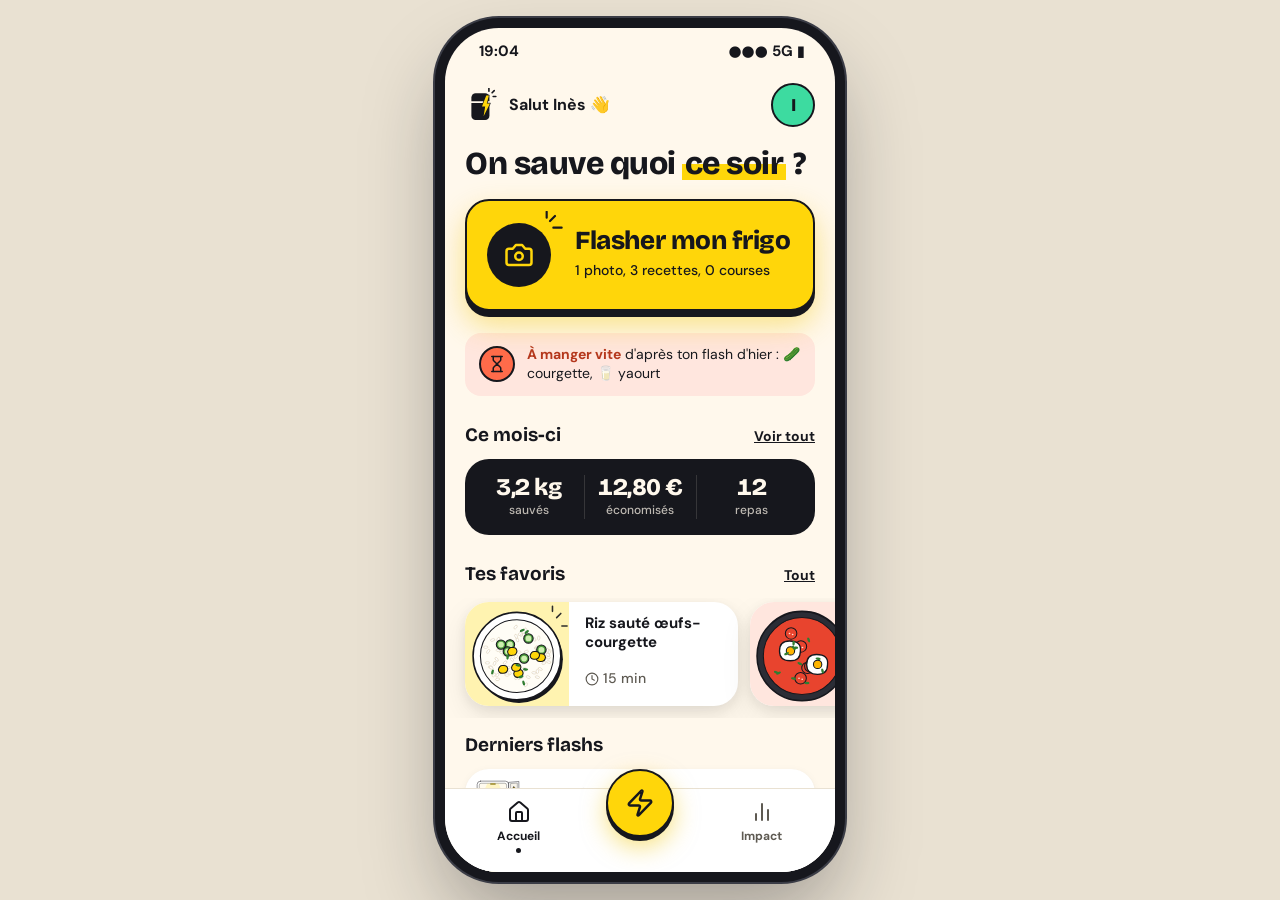
==== da/maquettes/E2-accueil.html @ 62f1aaee "Ajoute la direction artistique FrigoFlash (logo, tokens, composants, illustrations, maquettes) Co-Au" ====
<!doctype html>
<html lang="fr">
<head>
<meta charset="utf-8">
<meta name="viewport" content="width=device-width, initial-scale=1">
<title>FrigoFlash · E2 Accueil</title>
<link rel="icon" href="../logo/favicon.svg">
<link rel="stylesheet" href="../tokens.css">
<link rel="stylesheet" href="../components.css">
<style>
  .hello { display:flex; align-items:center; gap:10px; font-weight:700; }
  .avatar { width:44px; height:44px; border-radius:50%; background:var(--ff-menthe-400); border:2px solid var(--ff-encre-900); display:grid; place-items:center; font-family:var(--font-display); font-weight:800; font-size:18px; }
  .nudge { display:flex; gap:12px; align-items:center; padding:12px 14px; border-radius:var(--r-md); background:var(--urgent-bg); color:var(--text); }
  .nudge__icon { flex:none; width:36px; height:36px; border-radius:50%; background:var(--urgent-fill); border:2px solid var(--ff-encre-900); display:grid; place-items:center; }
  .section-head { display:flex; justify-content:space-between; align-items:baseline; margin: 28px 0 12px; }
  .section-head a { font-size:14px; font-weight:700; color:var(--text); }
  .rail { display:grid; grid-auto-flow:column; grid-auto-columns: 78%; gap:12px; overflow-x:auto; margin:0 calc(-1 * var(--gutter)); padding:4px var(--gutter) 12px; scrollbar-width:none; }
  .history { display:flex; align-items:center; gap:12px; padding:10px 14px 10px 10px; }
  .history img { width:46px; height:56px; object-fit:contain; }
  .stack { display:grid; gap:10px; }
</style>
</head>
<body>
<div class="ff-stage">
  <div class="ff-phone">
    <div class="ff-screen">
      <div class="ff-statusbar"><span>19:04</span><span class="ff-statusbar__icons">●●● 5G ▮</span></div>

      <header class="ff-topbar">
        <div class="hello"><img src="../logo/symbole.svg" width="34" height="34" alt="FrigoFlash"> <span>Salut Inès 👋</span></div>
        <div class="avatar" aria-label="Profil">I</div>
      </header>

      <main class="ff-pad">
        <h1 class="ff-h1" style="margin:4px 0 18px">On sauve quoi <span class="ff-mark">ce soir</span>&nbsp;?</h1>

        <button class="ff-flash" type="button">
          <span class="ff-flash__icon"><i data-icon="camera" data-size="30" data-stroke="2.4"></i><svg class="ff-flash__rays" viewBox="0 0 24 24" fill="none" stroke="#16171D" stroke-width="2.6" stroke-linecap="round" aria-hidden="true"><path d="M6 12l6-6M10 20h10M2 8V1"/></svg></span>
          <span>
            <span class="ff-flash__title">Flasher mon frigo</span>
            <span class="ff-flash__sub" style="display:block">1 photo, 3 recettes, 0 courses</span>
          </span>
        </button>

        <div class="nudge" style="margin-top:22px">
          <span class="nudge__icon"><i data-icon="hourglass" data-size="18" data-stroke="2.4"></i></span>
          <div class="ff-small"><b style="color:var(--urgent)">À manger vite</b> d'après ton flash d'hier : 🥒 courgette, 🥛 yaourt</div>
        </div>

        <div class="section-head"><h2 class="ff-h3">Ce mois-ci</h2><a href="E8-impact.html">Voir tout</a></div>
        <div class="ff-impact-strip">
          <div><b>3,2 kg</b><span>sauvés</span></div>
          <div><b>12,80 €</b><span>économisés</span></div>
          <div><b>12</b><span>repas</span></div>
        </div>

        <div class="section-head"><h2 class="ff-h3">Tes favoris</h2><a href="#">Tout</a></div>
        <div class="rail">
          <a class="ff-recipe ff-recipe--compact" href="#">
            <div class="ff-recipe__visual"><img src="../illustrations/recettes/riz-saute-oeufs-courgette.svg" alt="" style="height:100%;width:100%;object-fit:cover"></div>
            <div class="ff-recipe__body"><b class="ff-small" style="font-weight:700;font-size:15px;line-height:1.25">Riz sauté œufs-courgette</b><span class="ff-meta"><i data-icon="clock" data-size="14"></i>15 min</span></div>
          </a>
          <a class="ff-recipe ff-recipe--compact" href="#">
            <div class="ff-recipe__visual"><img src="../illustrations/recettes/shakshuka-express.svg" alt="" style="height:100%;width:100%;object-fit:cover"></div>
            <div class="ff-recipe__body"><b class="ff-small" style="font-weight:700;font-size:15px;line-height:1.25">Shakshuka express</b><span class="ff-meta"><i data-icon="clock" data-size="14"></i>20 min</span></div>
          </a>
        </div>

        <div class="section-head" style="margin-top:16px"><h2 class="ff-h3">Derniers flashs</h2></div>
        <div class="stack">
          <div class="ff-card history"><img src="../illustrations/frigos/frigo-etudiant.svg" alt=""><div style="flex:1"><b>Frigo étudiant</b><div class="ff-meta">Hier · 7 ingrédients · 3 recettes</div></div><i data-icon="chevron-right" style="color:var(--text-muted)"></i></div>
          <div class="ff-card history"><img src="../illustrations/frigos/frigo-dimanche.svg" alt=""><div style="flex:1"><b>Frigo du dimanche</b><div class="ff-meta">Dim. · 7 ingrédients · 3 recettes</div></div><i data-icon="chevron-right" style="color:var(--text-muted)"></i></div>
        </div>
      </main>
    </div>

    <nav class="ff-tabbar" aria-label="Navigation">
      <button class="ff-tab" aria-current="page"><i data-icon="house"></i>Accueil<span class="ff-tab__dot"></span></button>
      <button class="ff-tab-flash" aria-label="Flasher mon frigo"><i data-icon="zap" data-size="30" data-stroke="2.4"></i></button>
      <button class="ff-tab"><i data-icon="chart-no-axes-column"></i>Impact<span class="ff-tab__dot"></span></button>
    </nav>
  </div>
</div>
<script src="../icons/icons.js"></script>
</body>
</html>
---- da/tokens.css ----
/* =====================================================================
   FrigoFlash — Design tokens v1.0  (DA, étape 2 · 4 nov. 2026)
   Importer en premier :  <link rel="stylesheet" href="tokens.css">
   Polices embarquées (dossier fonts/) : l'app marche en file:// et hors ligne.
   ===================================================================== */

@font-face {
  font-family: "Bricolage Grotesque";
  src: url("fonts/bricolage-grotesque-latin.woff2") format("woff2");
  font-weight: 200 800; font-style: normal; font-display: swap;
}
@font-face {
  font-family: "DM Sans";
  src: url("fonts/dm-sans-latin.woff2") format("woff2");
  font-weight: 100 1000; font-style: normal; font-display: swap;
}

:root {
  /* ---------- Couleurs de marque ---------- */
  --ff-flash-50:  #FFFAE0;
  --ff-flash-100: #FFF3B0;
  --ff-flash-400: #FFD60A;   /* JAUNE ÉCLAIR : signature. Texte TOUJOURS encre dessus */
  --ff-flash-500: #F2C500;   /* état pressé */
  --ff-flash-700: #7A5E00;   /* texte « jaune » lisible sur fond clair */

  --ff-menthe-100: #DDF8EC;
  --ff-menthe-400: #3DDBA0;  /* fraîcheur, succès, « sauvé » */
  --ff-menthe-700: #0A7D5C;  /* texte vert sur fond clair */

  --ff-corail-100: #FFE6DE;
  --ff-corail-400: #FF6B4A;  /* urgence « à manger vite » (jamais seule : + icône + texte) */
  --ff-corail-700: #B5371D;  /* texte urgence sur fond clair */

  --ff-encre-900: #16171D;   /* texte principal, logo */
  --ff-encre-700: #2B2D36;
  --ff-gris-600:  #5E5A52;   /* texte secondaire */
  --ff-gris-400:  #8A847A;   /* décoratif, placeholders (pas pour du texte < 18 px) */
  --ff-gris-200:  #E9E1D2;   /* bordures */
  --ff-gris-100:  #F3ECDF;   /* fonds de champs, pistes */
  --ff-creme-50:  #FFF8EC;   /* fond de l'app */
  --ff-blanc:     #FFFFFF;   /* cartes */

  /* ---------- Rôles (à utiliser dans le code) ---------- */
  --bg:            var(--ff-creme-50);
  --surface:       var(--ff-blanc);
  --surface-2:     var(--ff-gris-100);
  --surface-ink:   var(--ff-encre-900);      /* cartes sombres (compteur héros) */
  --text:          var(--ff-encre-900);
  --text-muted:    var(--ff-gris-600);
  --text-subtle:   var(--ff-gris-400);
  --text-on-ink:   #FFF8EC;
  --border:        var(--ff-gris-200);
  --primary:       var(--ff-flash-400);
  --primary-press: var(--ff-flash-500);
  --on-primary:    var(--ff-encre-900);
  --accent:        var(--ff-menthe-400);
  --success:       var(--ff-menthe-700);
  --success-bg:    var(--ff-menthe-100);
  --urgent:        var(--ff-corail-700);
  --urgent-fill:   var(--ff-corail-400);
  --urgent-bg:     var(--ff-corail-100);
  --focus:         #2F6BFF;                  /* anneau de focus, distinct de la palette */

  /* ---------- Dataviz (présentation + courbe E8) ---------- */
  --dv-1: var(--ff-flash-400);   /* kg / série principale */
  --dv-2: var(--ff-menthe-400);  /* € */
  --dv-3: var(--ff-corail-400);  /* CO₂ / urgence */
  --dv-4: var(--ff-encre-900);   /* repas / référence */
  --dv-5: #9B8CFF;               /* 5e série si besoin, rare */

  /* ---------- Typographie ---------- */
  --font-display: "Bricolage Grotesque", "DM Sans", system-ui, sans-serif;
  --font-body:    "DM Sans", system-ui, -apple-system, "Segoe UI", sans-serif;

  /* échelle mobile (taille / interligne) */
  --fs-display: 44px;  --lh-display: 1.0;   /* chiffres héros, splash */
  --fs-h1:      32px;  --lh-h1: 1.05;       /* titre d'écran */
  --fs-h2:      24px;  --lh-h2: 1.15;       /* titre de section, titre recette */
  --fs-h3:      19px;  --lh-h3: 1.2;        /* titre de carte */
  --fs-body:    16px;  --lh-body: 1.5;      /* texte courant (min. 16 px) */
  --fs-small:   14px;  --lh-small: 1.4;     /* méta : temps, niveau */
  --fs-caption: 12px;  --lh-caption: 1.3;   /* labels d'onglets, unités ; jamais pour une info critique */
  --fw-regular: 400; --fw-medium: 500; --fw-bold: 700; --fw-black: 800;
  --ls-display: -0.03em;  --ls-title: -0.015em;  --ls-caps: 0.06em;

  /* ---------- Espacements (base 4) ---------- */
  --sp-1: 4px;  --sp-2: 8px;  --sp-3: 12px; --sp-4: 16px; --sp-5: 20px;
  --sp-6: 24px; --sp-8: 32px; --sp-10: 40px; --sp-12: 48px;
  --gutter: 20px;           /* marge latérale des écrans */
  --tap: 48px;              /* zone tactile mini (≥ 44 px) */

  /* ---------- Rayons ---------- */
  --r-xs: 8px; --r-sm: 12px; --r-md: 16px; --r-lg: 24px; --r-xl: 32px; --r-pill: 999px;

  /* ---------- Ombres (chaudes, jamais grises) ---------- */
  --sh-1: 0 1px 2px rgba(22,23,29,.06), 0 2px 8px rgba(22,23,29,.05);
  --sh-2: 0 4px 12px rgba(22,23,29,.08), 0 12px 32px rgba(22,23,29,.08);
  --sh-3: 0 12px 40px rgba(22,23,29,.18);
  --sh-flash: 0 6px 0 var(--ff-encre-900), 0 14px 30px rgba(242,197,0,.45); /* bouton Flash « surélevé » */
  --sh-press: 0 2px 0 var(--ff-encre-900);

  /* ---------- Bordures ---------- */
  --bw: 2px;   /* trait encre des éléments « pop » (bouton Flash, chips actives) */

  /* ---------- Motion ---------- */
  --ease-out:    cubic-bezier(.22,1,.36,1);     /* entrées */
  --ease-in-out: cubic-bezier(.65,0,.35,1);     /* déplacements */
  --ease-spring: cubic-bezier(.34,1.56,.64,1);  /* rebond (tap Flash, cartes) */
  --dur-1: 120ms; --dur-2: 220ms; --dur-3: 360ms; --dur-4: 600ms;

  /* ---------- Layout ---------- */
  --screen-w: 390px; --screen-h: 844px;
  --tabbar-h: 84px;  --statusbar-h: 47px;
}

/* ---------- Mode sombre (optionnel, prévu dans les tokens) ---------- */
[data-theme="dark"] {
  --bg: #121318; --surface: #1C1D24; --surface-2: #262832; --surface-ink: #0B0C10;
  --text: #F4F1EA; --text-muted: #A9A59C; --text-subtle: #7C786F; --text-on-ink: #F4F1EA;
  --border: #33353F;
  --success: var(--ff-menthe-400); --success-bg: rgba(61,219,160,.14);
  --urgent: #FF8A6E; --urgent-bg: rgba(255,107,74,.16);
  --dv-4: #F4F1EA;
}

@media (prefers-reduced-motion: reduce) {
  :root { --dur-1: 0ms; --dur-2: 0ms; --dur-3: 0ms; --dur-4: 0ms; }
}
---- da/components.css ----
/* =====================================================================
   FrigoFlash — Composants UI v1.0  (dépend de tokens.css)
   Préfixe ff-  · BEM léger : .ff-bloc, .ff-bloc__element, .ff-bloc--variante
   ===================================================================== */

*, *::before, *::after { box-sizing: border-box; }
html, body { margin: 0; }
body {
  font-family: var(--font-body); font-size: var(--fs-body); line-height: var(--lh-body);
  color: var(--text); background: var(--bg);
  -webkit-font-smoothing: antialiased; text-rendering: optimizeLegibility;
}
img, svg { display: block; max-width: 100%; }
button { font: inherit; color: inherit; cursor: pointer; }
:focus-visible { outline: 3px solid var(--focus); outline-offset: 2px; border-radius: 6px; }

/* ---------- Typo utilitaires ---------- */
.ff-display { font-family: var(--font-display); font-size: var(--fs-display); line-height: var(--lh-display); font-weight: var(--fw-black); letter-spacing: var(--ls-display); font-variant-numeric: tabular-nums; }
.ff-h1 { font-family: var(--font-display); font-size: var(--fs-h1); line-height: var(--lh-h1); font-weight: var(--fw-black); letter-spacing: var(--ls-title); margin: 0; }
.ff-h2 { font-family: var(--font-display); font-size: var(--fs-h2); line-height: var(--lh-h2); font-weight: var(--fw-bold); letter-spacing: var(--ls-title); margin: 0; }
.ff-h3 { font-family: var(--font-display); font-size: var(--fs-h3); line-height: var(--lh-h3); font-weight: var(--fw-bold); margin: 0; }
.ff-small { font-size: var(--fs-small); line-height: var(--lh-small); }
.ff-caption { font-size: var(--fs-caption); line-height: var(--lh-caption); }
.ff-overline { font-size: var(--fs-caption); font-weight: var(--fw-bold); letter-spacing: var(--ls-caps); text-transform: uppercase; color: var(--text-muted); }
.ff-muted { color: var(--text-muted); }
.ff-num { font-variant-numeric: tabular-nums; }
/* surligneur jaune, repris du logo : 1 mot par écran maximum */
.ff-mark { background: linear-gradient(transparent 52%, var(--primary) 52%, var(--primary) 92%, transparent 92%); padding: 0 .08em; }

/* ---------- Cadre téléphone (démo sur ordi) ---------- */
.ff-stage { min-height: 100vh; display: grid; place-items: center; background: #E9E1D2; padding: 24px; }
.ff-phone {
  position: relative; width: var(--screen-w); height: var(--screen-h); overflow: hidden;
  background: var(--bg); border-radius: 54px;
  box-shadow: 0 0 0 10px var(--ff-encre-900), 0 0 0 12px #3a3c46, 0 40px 80px rgba(22,23,29,.35);
}
@media (max-width: 440px) { .ff-stage { padding: 0; } .ff-phone { width: 100vw; height: 100dvh; border-radius: 0; box-shadow: none; } }
.ff-statusbar { height: var(--statusbar-h); display: flex; align-items: center; justify-content: space-between; padding: 0 30px 0 34px; font-weight: 700; font-size: 15px; }
.ff-statusbar__icons { display: flex; gap: 6px; align-items: center; }
.ff-screen { position: absolute; inset: 0; overflow-y: auto; padding-bottom: calc(var(--tabbar-h) + var(--sp-6)); scrollbar-width: none; }
.ff-screen::-webkit-scrollbar { display: none; }
.ff-pad { padding-left: var(--gutter); padding-right: var(--gutter); }

/* ---------- Boutons ---------- */
.ff-btn {
  display: inline-flex; align-items: center; justify-content: center; gap: var(--sp-2);
  min-height: var(--tap); padding: 0 var(--sp-5); border-radius: var(--r-pill);
  font-family: var(--font-body); font-weight: var(--fw-bold); font-size: var(--fs-body);
  border: var(--bw) solid var(--ff-encre-900); background: var(--primary); color: var(--on-primary);
  box-shadow: var(--sh-press); transition: transform var(--dur-1) var(--ease-out), box-shadow var(--dur-1) var(--ease-out), background var(--dur-1);
  text-decoration: none;
}
.ff-btn:active { transform: translateY(2px); box-shadow: 0 0 0 var(--ff-encre-900); background: var(--primary-press); }
.ff-btn--dark { background: var(--ff-encre-900); color: var(--ff-creme-50); box-shadow: none; }
.ff-btn--dark:active { background: var(--ff-encre-700); }
.ff-btn--secondary { background: var(--surface); box-shadow: var(--sh-press); }
.ff-btn--ghost { background: transparent; border-color: transparent; box-shadow: none; color: var(--text); }
.ff-btn--block { display: flex; width: 100%; }
.ff-btn--lg { min-height: 56px; font-size: 17px; }
.ff-btn[disabled] { opacity: .45; pointer-events: none; }
.ff-icon-btn { width: var(--tap); height: var(--tap); display: inline-grid; place-items: center; border-radius: var(--r-pill); border: 0; background: var(--surface); box-shadow: var(--sh-1); }

/* ---------- Le gros bouton Flash (E2) : élément signature ---------- */
.ff-flash {
  position: relative; display: flex; align-items: center; gap: var(--sp-6); width: 100%;
  padding: var(--sp-5) var(--sp-5) var(--sp-5) var(--sp-5); min-height: 112px; text-align: left;
  border: var(--bw) solid var(--ff-encre-900); border-radius: var(--r-lg);
  background: var(--primary); color: var(--on-primary); box-shadow: var(--sh-flash);
  transition: transform var(--dur-2) var(--ease-spring), box-shadow var(--dur-1);
  overflow: hidden;
}
.ff-flash:active { transform: translateY(4px) scale(.99); box-shadow: var(--sh-press); }
.ff-flash__icon { position: relative; flex: none; width: 64px; height: 64px; border-radius: 50%; background: var(--ff-encre-900); color: var(--primary); display: grid; place-items: center; }
.ff-flash__title { font-family: var(--font-display); font-weight: var(--fw-black); font-size: 26px; line-height: 1; letter-spacing: var(--ls-title); }
.ff-flash__sub { font-size: var(--fs-small); font-weight: var(--fw-medium); margin-top: 4px; }
.ff-flash__rays { position: absolute; right: -14px; top: -12px; width: 20px; height: 20px; }
/* effet éclair au tap : ajouter .is-flashing 400 ms */
.ff-flash.is-flashing::after { content: ""; position: absolute; inset: 0; background: #fff; animation: ff-flash-burst var(--dur-4) var(--ease-out) forwards; }
@keyframes ff-flash-burst { 0% { opacity: .95; } 100% { opacity: 0; } }

/* ---------- Barre d'onglets : Accueil · [Flash] · Impact ---------- */
.ff-tabbar {
  position: absolute; left: 0; right: 0; bottom: 0; height: var(--tabbar-h); z-index: 10;
  display: grid; grid-template-columns: 1fr 96px 1fr; align-items: start; padding-top: 10px;
  background: var(--surface); border-top: 1px solid var(--border);
}
.ff-tab { display: flex; flex-direction: column; align-items: center; gap: 3px; min-height: var(--tap); border: 0; background: none; color: var(--text-muted); font-size: var(--fs-caption); font-weight: var(--fw-bold); }
.ff-tab[aria-current="page"] { color: var(--text); }
.ff-tab[aria-current="page"] .ff-tab__dot { opacity: 1; }
.ff-tab__dot { width: 5px; height: 5px; border-radius: 50%; background: var(--ff-encre-900); opacity: 0; }
.ff-tab-flash {
  justify-self: center; margin-top: -30px; width: 68px; height: 68px; border-radius: 50%;
  display: grid; place-items: center; background: var(--primary); color: var(--ff-encre-900);
  border: var(--bw) solid var(--ff-encre-900); box-shadow: 0 4px 0 var(--ff-encre-900), 0 10px 24px rgba(242,197,0,.5);
  transition: transform var(--dur-2) var(--ease-spring);
}
.ff-tab-flash:active { transform: translateY(3px); box-shadow: 0 1px 0 var(--ff-encre-900); }

/* ---------- En-tête d'écran ---------- */
.ff-topbar { display: flex; align-items: center; justify-content: space-between; gap: var(--sp-3); padding: var(--sp-2) var(--gutter) var(--sp-4); }

/* ---------- Cartes ---------- */
.ff-card { background: var(--surface); border-radius: var(--r-lg); box-shadow: var(--sh-1); padding: var(--sp-4); }
.ff-card--ink { background: var(--surface-ink); color: var(--text-on-ink); box-shadow: none; }
.ff-card--outline { box-shadow: none; border: 1px solid var(--border); }

/* ---------- Chips d'ingrédients (E5) ---------- */
.ff-chips { display: flex; flex-wrap: wrap; gap: var(--sp-2); }
.ff-chip {
  display: inline-flex; align-items: center; gap: 6px; min-height: 40px; padding: 0 12px 0 10px;
  border-radius: var(--r-pill); border: 1.5px solid var(--border); background: var(--surface);
  font-weight: var(--fw-medium); font-size: 15px; color: var(--text);
}
.ff-chip__emoji { font-size: 18px; line-height: 1; }
.ff-chip__x { margin-left: 2px; color: var(--text-muted); display: grid; place-items: center; }
.ff-chip--urgent { border-color: var(--urgent-fill); background: var(--urgent-bg); color: var(--urgent); font-weight: var(--fw-bold); }
.ff-chip--urgent .ff-chip__tag { display: inline-flex; align-items: center; gap: 3px; font-size: 12px; }
.ff-chip--removed { background: transparent; border-style: dashed; color: var(--text-subtle); text-decoration: line-through; }
.ff-chip--add { border: 1.5px dashed var(--ff-encre-900); background: transparent; font-weight: var(--fw-bold); }
.ff-chip--selected { background: var(--ff-encre-900); border-color: var(--ff-encre-900); color: var(--ff-creme-50); }

/* ---------- Pastilles / badges ---------- */
.ff-pill { display: inline-flex; align-items: center; gap: 4px; height: 26px; padding: 0 10px; border-radius: var(--r-pill); font-size: 13px; font-weight: var(--fw-bold); white-space: nowrap; }
.ff-pill--save { background: var(--success-bg); color: var(--success); }
.ff-pill--full { background: var(--ff-encre-900); color: var(--primary); }
.ff-pill--missing { background: var(--surface-2); color: var(--text-muted); }
.ff-pill--urgent { background: var(--urgent-bg); color: var(--urgent); }
.ff-pill--flash { background: var(--primary); color: var(--on-primary); }
.ff-meta { display: inline-flex; align-items: center; gap: 4px; font-size: var(--fs-small); color: var(--text-muted); font-weight: var(--fw-medium); }

/* ---------- Carte recette (E6) ---------- */
.ff-recipe { position: relative; display: block; background: var(--surface); border-radius: var(--r-lg); box-shadow: var(--sh-2); overflow: hidden; text-decoration: none; color: inherit; }
.ff-recipe__visual { position: relative; aspect-ratio: 9 / 5; display: grid; place-items: center; overflow: hidden; }
.ff-recipe__visual img, .ff-recipe__visual svg { width: 100%; height: 100%; object-fit: cover; }
.ff-recipe__rank { position: absolute; top: 12px; left: 12px; }
.ff-recipe__fav { position: absolute; top: 10px; right: 10px; width: 40px; height: 40px; border-radius: 50%; border: 0; background: rgba(255,255,255,.92); display: grid; place-items: center; }
.ff-recipe__body { padding: var(--sp-4); display: grid; gap: var(--sp-2); }
.ff-recipe__metas { display: flex; gap: var(--sp-4); flex-wrap: wrap; }
.ff-recipe__pills { display: flex; gap: var(--sp-2); flex-wrap: wrap; }
.ff-recipe--compact { display: grid; grid-template-columns: 104px 1fr; align-items: stretch; }
.ff-recipe--compact .ff-recipe__visual { aspect-ratio: auto; height: 100%; min-height: 104px; }
.ff-recipe--compact .ff-recipe__body { padding: var(--sp-3) var(--sp-4); gap: 4px; }

/* ---------- Compteurs d'impact (E2 mini, E8) ---------- */
.ff-stats { display: grid; grid-template-columns: 1fr 1fr; gap: var(--sp-3); }
.ff-stat { background: var(--surface); border-radius: var(--r-md); padding: var(--sp-4); box-shadow: var(--sh-1); display: grid; gap: 2px; }
.ff-stat__icon { width: 36px; height: 36px; border-radius: 12px; display: grid; place-items: center; margin-bottom: 6px; }
.ff-stat__value { font-family: var(--font-display); font-weight: var(--fw-black); font-size: 30px; line-height: 1; letter-spacing: var(--ls-display); font-variant-numeric: tabular-nums; }
.ff-stat__unit { font-size: 16px; font-weight: var(--fw-bold); letter-spacing: 0; margin-left: 2px; }
.ff-stat__label { font-size: var(--fs-small); color: var(--text-muted); font-weight: var(--fw-medium); }
.ff-stat--kg .ff-stat__icon { background: var(--ff-flash-100); color: var(--ff-flash-700); }
.ff-stat--eur .ff-stat__icon { background: var(--ff-menthe-100); color: var(--ff-menthe-700); }
.ff-stat--co2 .ff-stat__icon { background: var(--ff-corail-100); color: var(--ff-corail-700); }
.ff-stat--meals .ff-stat__icon { background: var(--surface-2); color: var(--text); }

/* Mini compteur (accueil) : bandeau sombre */
.ff-impact-strip { display: grid; grid-template-columns: repeat(3, 1fr); background: var(--surface-ink); color: var(--text-on-ink); border-radius: var(--r-lg); padding: var(--sp-4) var(--sp-2); }
.ff-impact-strip > div { text-align: center; display: grid; gap: 2px; }
.ff-impact-strip > div + div { border-left: 1px solid rgba(255,248,236,.14); }
.ff-impact-strip b { font-family: var(--font-display); font-size: 24px; line-height: 1; font-weight: var(--fw-black); font-variant-numeric: tabular-nums; letter-spacing: -0.02em; }
.ff-impact-strip span { font-size: 12px; opacity: .72; font-weight: var(--fw-medium); }

/* Série 🔥 */
.ff-streak { display: flex; gap: 6px; }
.ff-streak__day { flex: 1; display: grid; justify-items: center; gap: 4px; font-size: 12px; color: var(--text-muted); font-weight: var(--fw-bold); }
.ff-streak__dot { width: 34px; height: 34px; border-radius: 50%; display: grid; place-items: center; background: var(--surface-2); }
.ff-streak__day.is-done .ff-streak__dot { background: var(--primary); border: var(--bw) solid var(--ff-encre-900); }
.ff-streak__day.is-today .ff-streak__dot { border: var(--bw) dashed var(--ff-encre-900); background: transparent; }

/* Badges de réussite (E10) */
.ff-achievements { display: grid; grid-template-columns: repeat(3, 1fr); gap: var(--sp-3); }
.ff-achievement { display: grid; justify-items: center; gap: 6px; text-align: center; font-size: 13px; font-weight: var(--fw-bold); }
.ff-achievement__medal { width: 64px; height: 64px; border-radius: 50%; display: grid; place-items: center; font-size: 28px; background: var(--primary); border: var(--bw) solid var(--ff-encre-900); box-shadow: 0 3px 0 var(--ff-encre-900); }
.ff-achievement.is-locked { color: var(--text-subtle); }
.ff-achievement.is-locked .ff-achievement__medal { background: var(--surface-2); border-color: var(--border); box-shadow: none; filter: grayscale(1); color: var(--text-subtle); }

/* ---------- Segmented / choix du régime ---------- */
.ff-segment { display: flex; flex-wrap: wrap; gap: var(--sp-2); }
.ff-segment button { min-height: 40px; padding: 0 14px; border-radius: var(--r-pill); border: 1.5px solid var(--border); background: var(--surface); font-weight: var(--fw-medium); font-size: 15px; }
.ff-segment button[aria-pressed="true"] { background: var(--ff-encre-900); border-color: var(--ff-encre-900); color: var(--ff-creme-50); font-weight: var(--fw-bold); }

/* ---------- Champ texte ---------- */
.ff-field { display: grid; gap: 6px; }
.ff-field label { font-size: var(--fs-small); font-weight: var(--fw-bold); }
.ff-input { min-height: var(--tap); padding: 0 var(--sp-4); border-radius: var(--r-sm); border: 1.5px solid var(--border); background: var(--surface); font: inherit; color: var(--text); }
.ff-input::placeholder { color: var(--text-subtle); }
.ff-input:focus { outline: none; border-color: var(--ff-encre-900); box-shadow: 0 0 0 3px var(--ff-flash-100); }

/* ---------- Liste de réglages ---------- */
.ff-list { background: var(--surface); border-radius: var(--r-lg); box-shadow: var(--sh-1); overflow: hidden; }
.ff-list__item { display: flex; align-items: center; gap: var(--sp-3); min-height: 56px; padding: 0 var(--sp-4); width: 100%; border: 0; background: none; text-align: left; font-weight: var(--fw-medium); }
.ff-list__item + .ff-list__item { border-top: 1px solid var(--border); }
.ff-list__item > :last-child { margin-left: auto; color: var(--text-muted); }

/* ---------- Feuille du bas (E3) ---------- */
.ff-sheet-backdrop { position: absolute; inset: 0; background: rgba(22,23,29,.45); z-index: 20; }
.ff-sheet { position: absolute; left: 0; right: 0; bottom: 0; z-index: 21; background: var(--bg); border-radius: var(--r-xl) var(--r-xl) 0 0; padding: 10px var(--gutter) var(--sp-8); box-shadow: var(--sh-3); animation: ff-sheet-in var(--dur-3) var(--ease-out); }
.ff-sheet__grip { width: 40px; height: 5px; border-radius: 3px; background: var(--border); margin: 0 auto var(--sp-4); }
@keyframes ff-sheet-in { from { transform: translateY(100%); } to { transform: none; } }

/* ---------- Toast / célébration ---------- */
.ff-toast { display: flex; align-items: center; gap: var(--sp-3); padding: var(--sp-3) var(--sp-4); border-radius: var(--r-md); background: var(--ff-encre-900); color: var(--ff-creme-50); font-weight: var(--fw-bold); box-shadow: var(--sh-3); }

/* ---------- Scan (E4) ---------- */
.ff-scan { position: relative; border-radius: var(--r-lg); overflow: hidden; }
.ff-scan__line { position: absolute; left: 0; right: 0; height: 3px; background: var(--primary); box-shadow: 0 0 18px 6px rgba(255,214,10,.65); animation: ff-scan 1.6s var(--ease-in-out) infinite alternate; }
@keyframes ff-scan { from { top: 6%; } to { top: 94%; } }

/* ---------- Animations d'entrée ---------- */
.ff-reveal { animation: ff-reveal var(--dur-3) var(--ease-spring) both; }
.ff-reveal:nth-child(2) { animation-delay: 120ms; }
.ff-reveal:nth-child(3) { animation-delay: 240ms; }
@keyframes ff-reveal { from { opacity: 0; transform: translateY(24px) scale(.96); } to { opacity: 1; transform: none; } }

@media (prefers-reduced-motion: reduce) {
  *, *::before, *::after { animation-duration: 1ms !important; animation-iteration-count: 1 !important; transition-duration: 1ms !important; }
  .ff-scan__line { top: 50%; }
}
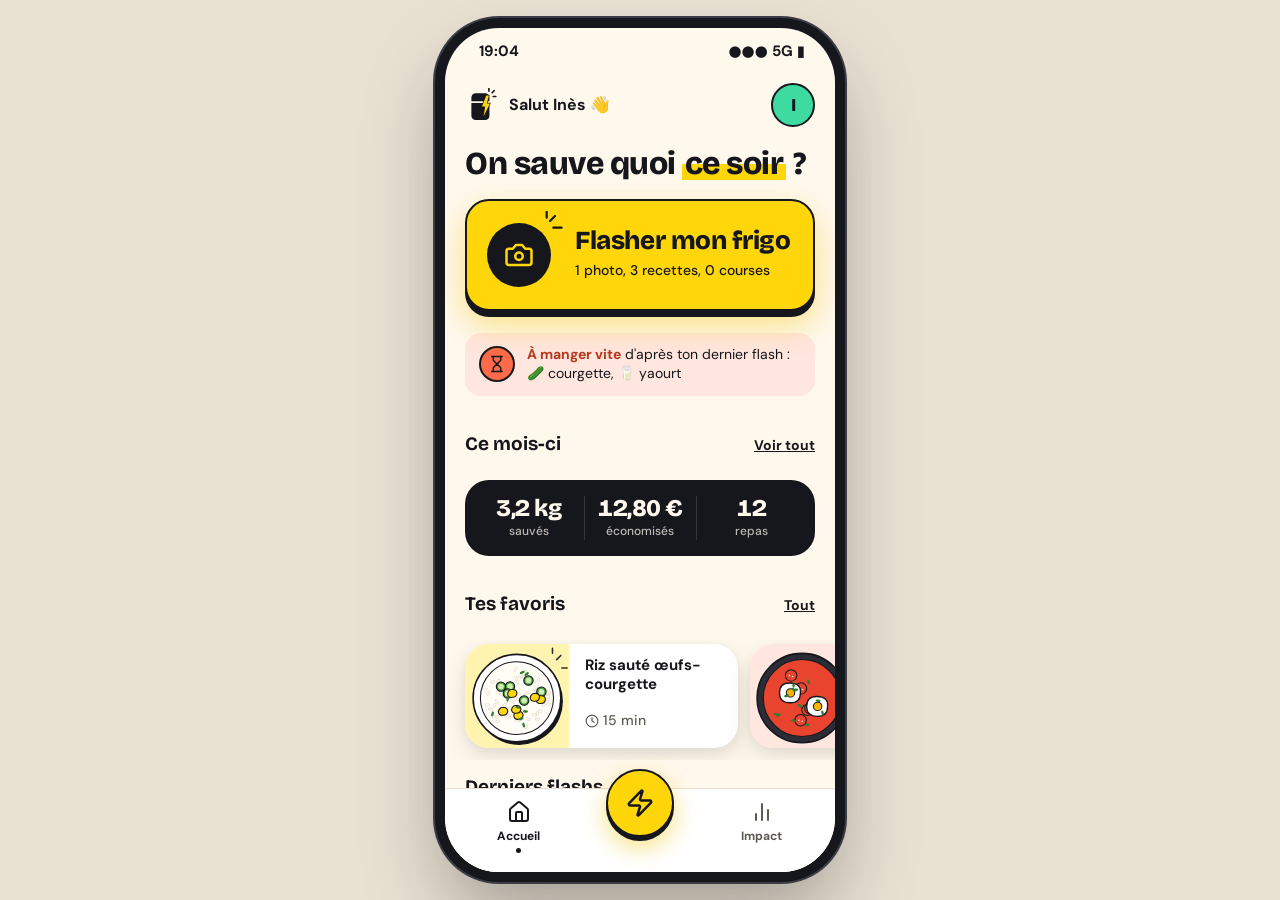
==== commit 50798ed6: "Ajoute l'app FrigoFlash en HTML/CSS/JS (mode démo, écrans E0 à E10) - 11 écrans : splash, onboarding" ====
--- a/da/maquettes/E2-accueil.html
+++ b/da/maquettes/E2-accueil.html
@@ -13,7 +13,7 @@
   .nudge { display:flex; gap:12px; align-items:center; padding:12px 14px; border-radius:var(--r-md); background:var(--urgent-bg); color:var(--text); }
   .nudge__icon { flex:none; width:36px; height:36px; border-radius:50%; background:var(--urgent-fill); border:2px solid var(--ff-encre-900); display:grid; place-items:center; }
   .section-head { display:flex; justify-content:space-between; align-items:baseline; margin: 28px 0 12px; }
-  .section-head a { font-size:14px; font-weight:700; color:var(--text); }
+  .section-head a { font-size:14px; font-weight:700; color:var(--text); display:inline-flex; align-items:center; min-height:44px; padding:0 4px; margin-right:-4px; }
   .rail { display:grid; grid-auto-flow:column; grid-auto-columns: 78%; gap:12px; overflow-x:auto; margin:0 calc(-1 * var(--gutter)); padding:4px var(--gutter) 12px; scrollbar-width:none; }
   .history { display:flex; align-items:center; gap:12px; padding:10px 14px 10px 10px; }
   .history img { width:46px; height:56px; object-fit:contain; }
@@ -44,7 +44,7 @@
 
         <div class="nudge" style="margin-top:22px">
           <span class="nudge__icon"><i data-icon="hourglass" data-size="18" data-stroke="2.4"></i></span>
-          <div class="ff-small"><b style="color:var(--urgent)">À manger vite</b> d'après ton flash d'hier : 🥒 courgette, 🥛 yaourt</div>
+          <div class="ff-small"><b style="color:var(--urgent)">À manger vite</b> d'après ton dernier flash : 🥒 courgette, 🥛 yaourt</div>
         </div>
 
         <div class="section-head"><h2 class="ff-h3">Ce mois-ci</h2><a href="E8-impact.html">Voir tout</a></div>
--- a/da/components.css
+++ b/da/components.css
@@ -107,7 +107,7 @@
 /* ---------- Chips d'ingrédients (E5) ---------- */
 .ff-chips { display: flex; flex-wrap: wrap; gap: var(--sp-2); }
 .ff-chip {
-  display: inline-flex; align-items: center; gap: 6px; min-height: 40px; padding: 0 12px 0 10px;
+  display: inline-flex; align-items: center; gap: 6px; min-height: 44px; padding: 0 12px 0 10px;
   border-radius: var(--r-pill); border: 1.5px solid var(--border); background: var(--surface);
   font-weight: var(--fw-medium); font-size: 15px; color: var(--text);
 }
@@ -120,7 +120,7 @@
 .ff-chip--selected { background: var(--ff-encre-900); border-color: var(--ff-encre-900); color: var(--ff-creme-50); }
 
 /* ---------- Pastilles / badges ---------- */
-.ff-pill { display: inline-flex; align-items: center; gap: 4px; height: 26px; padding: 0 10px; border-radius: var(--r-pill); font-size: 13px; font-weight: var(--fw-bold); white-space: nowrap; }
+.ff-pill { display: inline-flex; align-items: center; gap: 4px; height: 28px; padding: 0 10px; border-radius: var(--r-pill); font-size: 14px; font-weight: var(--fw-bold); white-space: nowrap; }
 .ff-pill--save { background: var(--success-bg); color: var(--success); }
 .ff-pill--full { background: var(--ff-encre-900); color: var(--primary); }
 .ff-pill--missing { background: var(--surface-2); color: var(--text-muted); }
@@ -133,7 +133,7 @@
 .ff-recipe__visual { position: relative; aspect-ratio: 9 / 5; display: grid; place-items: center; overflow: hidden; }
 .ff-recipe__visual img, .ff-recipe__visual svg { width: 100%; height: 100%; object-fit: cover; }
 .ff-recipe__rank { position: absolute; top: 12px; left: 12px; }
-.ff-recipe__fav { position: absolute; top: 10px; right: 10px; width: 40px; height: 40px; border-radius: 50%; border: 0; background: rgba(255,255,255,.92); display: grid; place-items: center; }
+.ff-recipe__fav { position: absolute; z-index: 2; top: 8px; right: 8px; width: 44px; height: 44px; border-radius: 50%; border: 0; background: rgba(255,255,255,.92); display: grid; place-items: center; }
 .ff-recipe__body { padding: var(--sp-4); display: grid; gap: var(--sp-2); }
 .ff-recipe__metas { display: flex; gap: var(--sp-4); flex-wrap: wrap; }
 .ff-recipe__pills { display: flex; gap: var(--sp-2); flex-wrap: wrap; }
@@ -176,7 +176,7 @@
 
 /* ---------- Segmented / choix du régime ---------- */
 .ff-segment { display: flex; flex-wrap: wrap; gap: var(--sp-2); }
-.ff-segment button { min-height: 40px; padding: 0 14px; border-radius: var(--r-pill); border: 1.5px solid var(--border); background: var(--surface); font-weight: var(--fw-medium); font-size: 15px; }
+.ff-segment button { min-height: 44px; padding: 0 14px; border-radius: var(--r-pill); border: 1.5px solid var(--border); background: var(--surface); font-weight: var(--fw-medium); font-size: 15px; }
 .ff-segment button[aria-pressed="true"] { background: var(--ff-encre-900); border-color: var(--ff-encre-900); color: var(--ff-creme-50); font-weight: var(--fw-bold); }
 
 /* ---------- Champ texte ---------- */
@@ -216,3 +216,15 @@
   *, *::before, *::after { animation-duration: 1ms !important; animation-iteration-count: 1 !important; transition-duration: 1ms !important; }
   .ff-scan__line { top: 50%; }
 }
+
+/* ---------- Ajouts revue critique (étape 2) ---------- */
+/* Carte recette cliquable sans imbriquer le bouton favori dans un lien :
+   <article class="ff-recipe"> … <h3><a class="ff-recipe__link" href="#/recette/riz">Titre</a></h3> …
+   Le ::after étire le lien sur toute la carte ; .ff-recipe__fav (z-index 2) reste cliquable au-dessus. */
+.ff-recipe__link { color: inherit; text-decoration: none; }
+.ff-recipe__link::after { content: ""; position: absolute; inset: 0; z-index: 1; border-radius: inherit; }
+.ff-recipe__link:focus-visible { outline: none; }
+.ff-recipe:has(.ff-recipe__link:focus-visible) { outline: 3px solid var(--focus); outline-offset: 3px; }
+.ff-recipe__visual img { object-position: center; }
+/* Lien texte « Voir tout » : zone tactile 44 px */
+.ff-textlink { display: inline-flex; align-items: center; min-height: 44px; padding: 0 4px; font-size: var(--fs-small); font-weight: var(--fw-bold); color: var(--text); }
